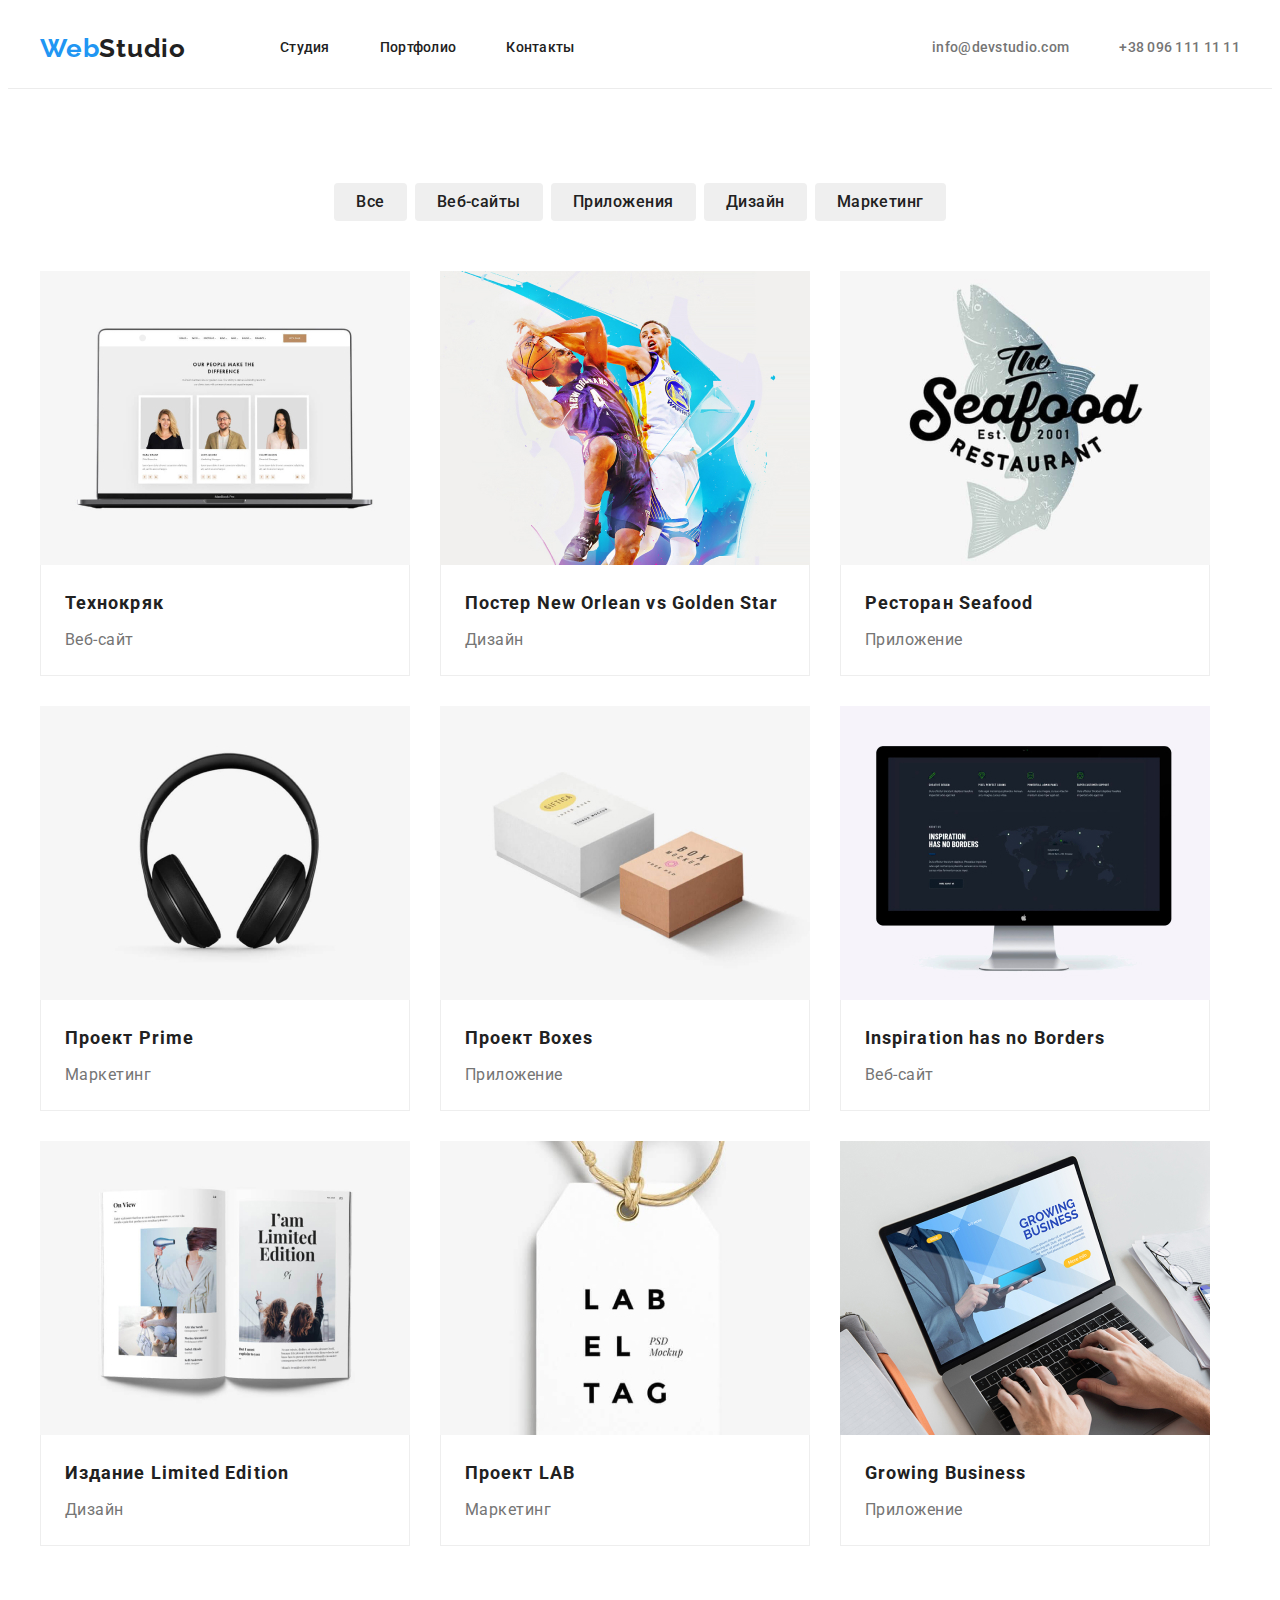
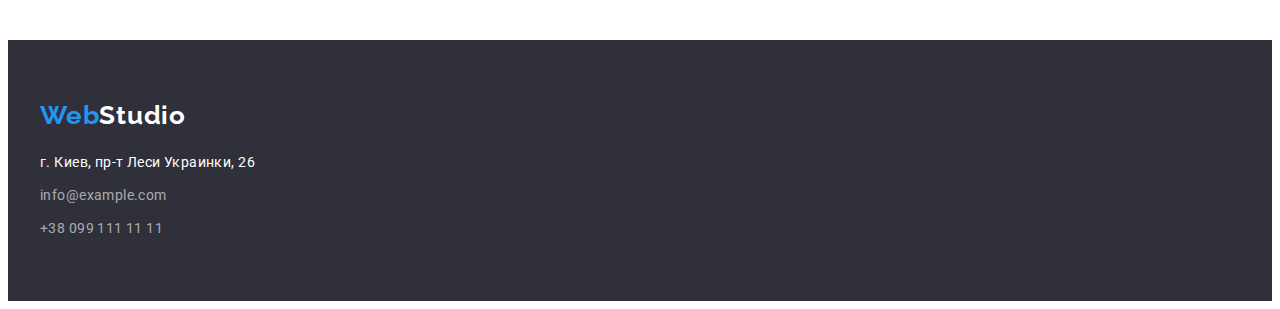
==== portfolio.html @ f3c34f30 "Initial commit" ====
<!DOCTYPE html>
<html lang="ru">
  <head>
    <meta charset="UTF-8" />
    <meta http-equiv="X-UA-Compatible" content="IE=edge" />
    <meta name="viewport" content="width=device-width, initial-scale=1.0" />
    <title>Портфолио</title>
    <link rel="preconnect" href="https://fonts.googleapis.com" />
    <link rel="preconnect" href="https://fonts.gstatic.com" crossorigin />
    <link rel="preconnect" href="https://fonts.googleapis.com" />
    <link rel="preconnect" href="https://fonts.gstatic.com" crossorigin />
    <link
      href="https://fonts.googleapis.com/css2?family=Montserrat:wght@400;700&family=Raleway:wght@700&family=Roboto:wght@400;500;700;900&display=swap"
      rel="stylesheet"
    />
    <link
      rel="stylesheet"
      href="https://cdnjs.cloudflare.com/ajax/libs/modern-normalize/1.1.0/modern-normalize.min.css"
      integrity="sha512-wpPYUAdjBVSE4KJnH1VR1HeZfpl1ub8YT/NKx4PuQ5NmX2tKuGu6U/JRp5y+Y8XG2tV+wKQpNHVUX03MfMFn9Q=="
      crossorigin="anonymous"
      referrerpolicy="no-referrer"
    />
    <link rel="stylesheet" href="./styles/style.css" />
  </head>

  <body>
    <!-- Navigation header -->
    <header class="header-section">
      <div class="conteiner header-conteiner">
        <a href="index.html" class="logo header" lang="en">
          Web<span class="web">Studio</span></a
        >
        <nav>
          <ul class="navigation-list">
            <li class="navigation-item">
              <a class="navigation-item-link" href="./index.html">Студия</a>
            </li>
            <li class="navigation-item">
              <a class="navigation-item-link" href="./portfolio.html"
                >Портфолио</a
              >
            </li>
            <li class="navigation-item">
              <a class="navigation-item-link" href="">Контакты</a>
            </li>
          </ul>
        </nav>

        <ul class="auth-list">
          <li class="auth-item">
            <a class="auth-item-mail" href="mailto:info@devstudio.com"
              >info@devstudio.com</a
            >
          </li>
          <li class="auth-item">
            <a class="auth-item-tel" href="tel:+380961111111"
              >+38 096 111 11 11</a
            >
          </li>
        </ul>
      </div>
    </header>

    <main>
      <!-- filtr projects -->
      <section class="filter-section section">
        <div class="conteiner">
          <h1 class="visually-hidden">Наши Услуги</h1>
          <ul class="filter-list">
            <li class="filter-item">
              <button class="filter-button" type="button">Все</button>
            </li>
            <li class="filter-item">
              <button class="filter-button" type="button">Веб-сайты</button>
            </li>
            <li class="filter-item">
              <button class="filter-button" type="button">Приложения</button>
            </li>
            <li class="filter-item">
              <button class="filter-button" type="button">Дизайн</button>
            </li>
            <li class="filter-item">
              <button class="filter-button" type="button">Маркетинг</button>
            </li>
          </ul>
          <ul class="project-list">
            <li class="project-item">
              <img
                src="./images/projects-jpg/img-1.jpg "
                lang="ru"
                alt="Технокряк"
                width="370"
                height="294"
              />
              <div class="name-card">
                <h2 class="name-project">Технокряк</h2>
                <p class="name-list">Веб-сайт</p>
              </div>
            </li>
            <li class="project-item">
              <img
                src="./images/projects-jpg/img-2.jpg"
                lang="ru"
                alt="Постер"
                width="370"
                height="294"
              />
              <div class="name-card">
                <h2 class="name-project">Постер New Orlean vs Golden Star</h2>
                <p class="name-list">Дизайн</p>
              </div>
            </li>
            <li class="project-item">
              <img
                src="./images/projects-jpg/img-3.jpg"
                lang="ru"
                alt="Ресторан"
                width="370"
                height="294"
              />
              <div class="name-card">
                <h2 class="name-project">Ресторан Seafood</h2>
                <p class="name-list">Приложение</p>
              </div>
            </li>
            <li class="project-item">
              <img
                src="./images/projects-jpg/img-4.jpg"
                lang="ru"
                alt="Проект Прайм"
                width="370"
                height="294"
              />
              <div class="name-card">
                <h2 class="name-project">Проект Prime</h2>
                <p class="name-list">Маркетинг</p>
              </div>
            </li>
            <li class="project-item">
              <img
                src="./images/projects-jpg/img-5.jpg"
                lang="ru"
                alt="Проект коробок"
                width="370"
                height="294"
              />
              <div class="name-card">
                <h2 class="name-project">Проект Boxes</h2>
                <p class="name-list">Приложение</p>
              </div>
            </li>
            <li class="project-item">
              <img
                src="./images/projects-jpg/img-6.jpg"
                lang="ru"
                alt="Возможность во всем мире"
                width="370"
                height="294"
              />
              <div class="name-card">
                <h2 class="name-project">Inspiration has no Borders</h2>
                <p class="name-list">Веб-сайт</p>
              </div>
            </li>
            <li class="project-item">
              <img
                src="./images/projects-jpg/img-7.jpg"
                lang="ru"
                alt="Лимитированое издание книг"
                width="370"
                height="294"
              />
              <div class="name-card">
                <h2 class="name-project">Издание Limited Edition</h2>
                <p class="name-list">Дизайн</p>
              </div>
            </li>
            <li class="project-item">
              <img
                src="./images/projects-jpg/img-8.jpg"
                lang="ru"
                alt="Проект лейб"
                width="370"
                height="294"
              />
              <div class="name-card">
                <h2 class="name-project">Проект LAB</h2>
                <p class="name-list">Маркетинг</p>
              </div>
            </li>
            <li class="project-item">
              <img
                src="./images/projects-jpg/img-9.jpg"
                lang="ru"
                alt="Растущий Бизнес"
                width="370"
                height="294"
              />
              <div class="name-card">
                <h2 class="name-project">Growing Business</h2>
                <p class="name-list">Приложение</p>
              </div>
            </li>
          </ul>
        </div>
      </section>
    </main>
    <!-- Подвал сайта -->
    <footer class="footer-site">
      <div class="conteiner">
        <a href="index.html" class="logo footer" lang="en">
          Web<span class="web-footer">Studio</span></a
        >
        <address class="address-footer">
          <p class="addres-text">г. Киев, пр-т Леси Украинки, 26</p>

          <ul class="footer-list list">
            <li class="footer-link">
              <a class="footer-item" href="mailto:info@example.com"
                >info@example.com</a
              >
            </li>
            <li class="footer-link">
              <a class="footer-item" href="tel:+380991111111"
                >+38 099 111 11 11</a
              >
            </li>
          </ul>
        </address>
      </div>
    </footer>
  </body>
</html>
---- styles/style.css ----
/*#region SITE SETINGS*/
:root {
    --main-font: 'Roboto', 'Raleway', 'Sans-serif';
    --main-color: #212121;
    --second-color: #757575;
    --selectoin-color: #2196F3;
    --button-color-hover-focus: #188CE8;
    --footer-color: #2F303A;
}

body {
    color: #212121;
    font-size: 14px;
    font-family: 'Roboto';
}

.visually-hidden {
    position: absolute;
    width: 1px;
    height: 1px;
    margin: -1px;
    border: 0;
    padding: 0;
    white-space: nowrap;
    clip-path: inset(100%);
    clip: rect(0 0 0 0);
    overflow: hidden;
}

.conteiner {
    /* outline: 1px solid red; */
    width: 1200px;
    padding-left: 15px;
    padding-right: 15px;
    margin-left: auto;
    margin-right: auto;
}

.section {
    padding-top: 94px;
    padding-bottom: 94px;
}


h1,
h2,
h3,
h4,
h5,
h6,
p {
    margin: 0;
}

ul,
ol {
    list-style: none;
    margin: 0;
    padding: 0;
}

img {
    display: block;
}

/*#endregion SITE SETINGS*/

/*#region HEADER SECTION*/
.header-section {
    border-bottom: 1px solid #ECECEC;
}


.logo {
    color: var(--selectoin-color);
    text-decoration: none;
    font-family: 'Raleway';
    font-weight: 700;
    font-size: 26px;
    line-height: 1.19;
    letter-spacing: 0.03em;
}

.header-conteiner {
    display: flex;
    align-items: center;
}

.logo {
    margin-right: 94px;
}

.web {
    color: #212121;
}

.navigation-list {
    display: flex;
    align-items: center;
}

/* .navigation-item {
    margin-right: 50px;
} */
.navigation-list .navigation-item+.navigation-item {
    margin-left: 50px;
}

/* .navigation-item:last-child {
    margin-right: 0;
} */

.navigation-item-link {
    display: block;
    padding-top: 32px;
    padding-bottom: 32px;
}

.navigation-item-link {
    color: #212121;
    font-family: var(--main-font);
    font-weight: 500;
    line-height: 1.14;
    letter-spacing: 0.02em;
    text-decoration: none;
}

.navigation-item-link:hover,
.navigation-item-link:focus,
.navigation-item-link:active,
.auth-item-mail:hover,
.auth-item-mail:focus,
.auth-item-tel:focus,
.auth-item-tel:hover {
    color: var(--selectoin-color);
}

.navigation-item:active {
    color: aqua;
}


.auth-list {
    display: flex;
    margin-left: auto;
}

.auth-list .auth-item+.auth-item {
    margin-left: 50px;
}

/* .auth-list .
/* .auth-item-mail {
    margin-right: 50px;
} */

.auth-item-tel,
.auth-item-mail {
    display: block;
    padding-top: 32px;
    padding-bottom: 32px;
}

.auth-item-tel,
.auth-item-mail {
    color: #757575;
    font-weight: 500;
    line-height: 1.14;
    letter-spacing: 0.02em;
    text-decoration: none;
}

/*#endregion HEADER*/

/*#region HERO SECTION*/
.hero-section {
    background-color: #2F303A;
    text-align: center;
    padding-top: 200px;
    padding-bottom: 200px;

}

.hero-title {
    color: #FFFFFF;
    font-weight: 900;
    font-size: 44px;
    line-height: 1.36;
    text-align: center;
    letter-spacing: 0.06em;
    text-transform: uppercase;
    width: 696px;
    margin-right: auto;
    margin-left: auto;
    margin-bottom: 30px;
}

.hero-btn {
    font-family: inherit;
    color: #FFFFFF;
    font-weight: 700;
    font-size: 16px;
    line-height: 1.87;
    letter-spacing: 0.06em;
    background-color: var(--selectoin-color);
    box-shadow: 0px 4px 4px rgba(0, 0, 0, 0.15);
    border-radius: 4px;
    cursor: pointer;
    border: none;
    min-width: 200px;
    padding: 10px 32px;
}

.hero-btn:hover,
.hero-btn:focus {
    background-color: var(--button-color-hover-focus);
}

/*#endregion HERO SECTION*/

/*#region SPECIFICS SECTION*/
.specifics-section {
    padding-bottom: 0;
}

.specifics-list {
    display: flex;
}

.specifics-item {
    margin-right: 30px;
    width: 270px;
}

.specifics-item:last-child {
    margin-right: 0;
}

.specifics-title {
    font-size: 14px;
    font-weight: 700;
    line-height: 1.14;
    letter-spacing: 0.03em;
    text-transform: uppercase;
    margin-bottom: 10px;
}

.specificts-text {
    color: #757575;
    line-height: 1.71;
    letter-spacing: 0.03em;
}

/*#endregion SPECIFICS SECTION*/

/*#region DEVELOPMENT SECTION*/
.devefelopment-title {
    font-weight: 700;
    font-size: 36px;
    line-height: 1.16;
    text-align: center;
    letter-spacing: 0.03em;
    margin-bottom: 50px;
}


.development-list {
    display: flex;

}

.development-item {
    margin-right: 30px;
}

.development-item:last-child {
    margin-right: 0;
}

/*#endregion DEVELOPMENT SECTION*/

/*#region TEAM SECTION*/
.team-section {
    background-color: #F5F4FA;
}

.team-title {
    font-weight: 700;
    font-size: 36px;
    line-height: 1.16;
    text-align: center;
    letter-spacing: 0.03em;
    color: #212121;
    margin-bottom: 50px;
}

.team-list {
    display: flex;
}

.team-item {
    margin-right: 30px;
}

.team-item:last-child {
    margin-right: 0;
}

.team-name {
    padding-top: 30px;
    padding-bottom: 30px;
}


.team {
    font-weight: 500;
    font-size: 16px;
    line-height: 1.18;
    text-align: center;
    letter-spacing: 0.03em;
    margin-bottom: 10px;

}

.team-item {
    background: #FFFFFF;
    box-shadow: 0px 1px 3px rgba(0, 0, 0, 0.12),
        0px 1px 1px rgba(0, 0, 0, 0.14),
        0px 2px 1px rgba(0, 0, 0, 0.2);
    border-radius: 0px 0px 4px 4px;
}

.team-position {
    font-size: 16px;
    line-height: 1.18;
    text-align: center;
    letter-spacing: 0.03em;
    color: #757575;

}

/*#endregion TEAM*/

/*#region FOOTER SITE SECTION*/
.footer-site {
    background-color: #2F303A;
}

.logo-footer {
    margin-right: 0;
}

.web-footer {
    color: #FFFFFF;
}

.address-footer {
    font-style: normal;
    line-height: 1.71;
    letter-spacing: 0.03em;
    color: #FFFFFF;
}


.footer-item {
    line-height: 1.71;
    letter-spacing: 0.03em;
    color: rgba(255, 255, 255, 0.6);
    text-decoration: none;
}

.footer-item:hover,
.footer-item:focus {
    color: #2196F3;
}

.footer-site {
    padding-top: 60px;
    padding-bottom: 60px;

}

.footer {
    display: block;
    margin-bottom: 20px;
    margin-right: 0;
}

.addres-text {
    margin-bottom: 9px;
}

.footer-link:not(:last-child) {
    margin-bottom: 9px;
}

/*#endregion FOOTER SITE*/

/*#region FILTR-portfolio.html SECTION*/
.filter-button {
    font-family: inherit;
    font-weight: 500;
    font-size: 16px;
    line-height: 1.62;
    text-align: center;
    letter-spacing: 0.03em;
    color: #212121;
    cursor: pointer;
    border: none;
    padding: 6px 22px;
    border-radius: 4px;
}

.filter-list {
    display: flex;
    justify-content: center;
    margin-bottom: 50px;
}

.filter-item {
    margin-right: 8px;
}

.filter-item:last-child {
    margin-right: 0;
}

.filter-button:hover,
.filter-button:focus {
    color: #FFFFFF;
    background: #2196F3;
    box-shadow: 0px 3px 1px rgba(0, 0, 0, 0.1),
        0px 1px 2px rgba(0, 0, 0, 0.08),
        0px 2px 2px rgba(0, 0, 0, 0.12);
    /* border-radius: 4px; */
}

.project-list {
    display: flex;
    flex-wrap: wrap;
}

.project-item {
    margin-right: 30px;
    margin-bottom: 30px;
}

.project-item:nth-child(3n) {
    margin-right: 0;
}

.project-item:nth-child(n + 7) {
    margin-bottom: 0;
}


.name-project {
    font-weight: 700;
    font-size: 18px;
    line-height: 2;
    letter-spacing: 0.06em;
    color: #212121;
    margin-bottom: 4px;
}

.name-list {
    font-size: 16px;
    line-height: 1.88;
    letter-spacing: 0.03em;
    color: #757575;
}

.name-card {
    border-bottom-width: 1px;
    border-bottom-style: solid;
    border-bottom-color: #eeeeee;
    border-right-width: 1px;
    border-right-style: solid;
    border-right-color: #eeeeee;
    border-left-width: 1px;
    border-left-style: solid;
    border-left-color: #eeeeee;
    padding: 20px 24px;
}

/*#endregion FILTR-portfolio.html*/
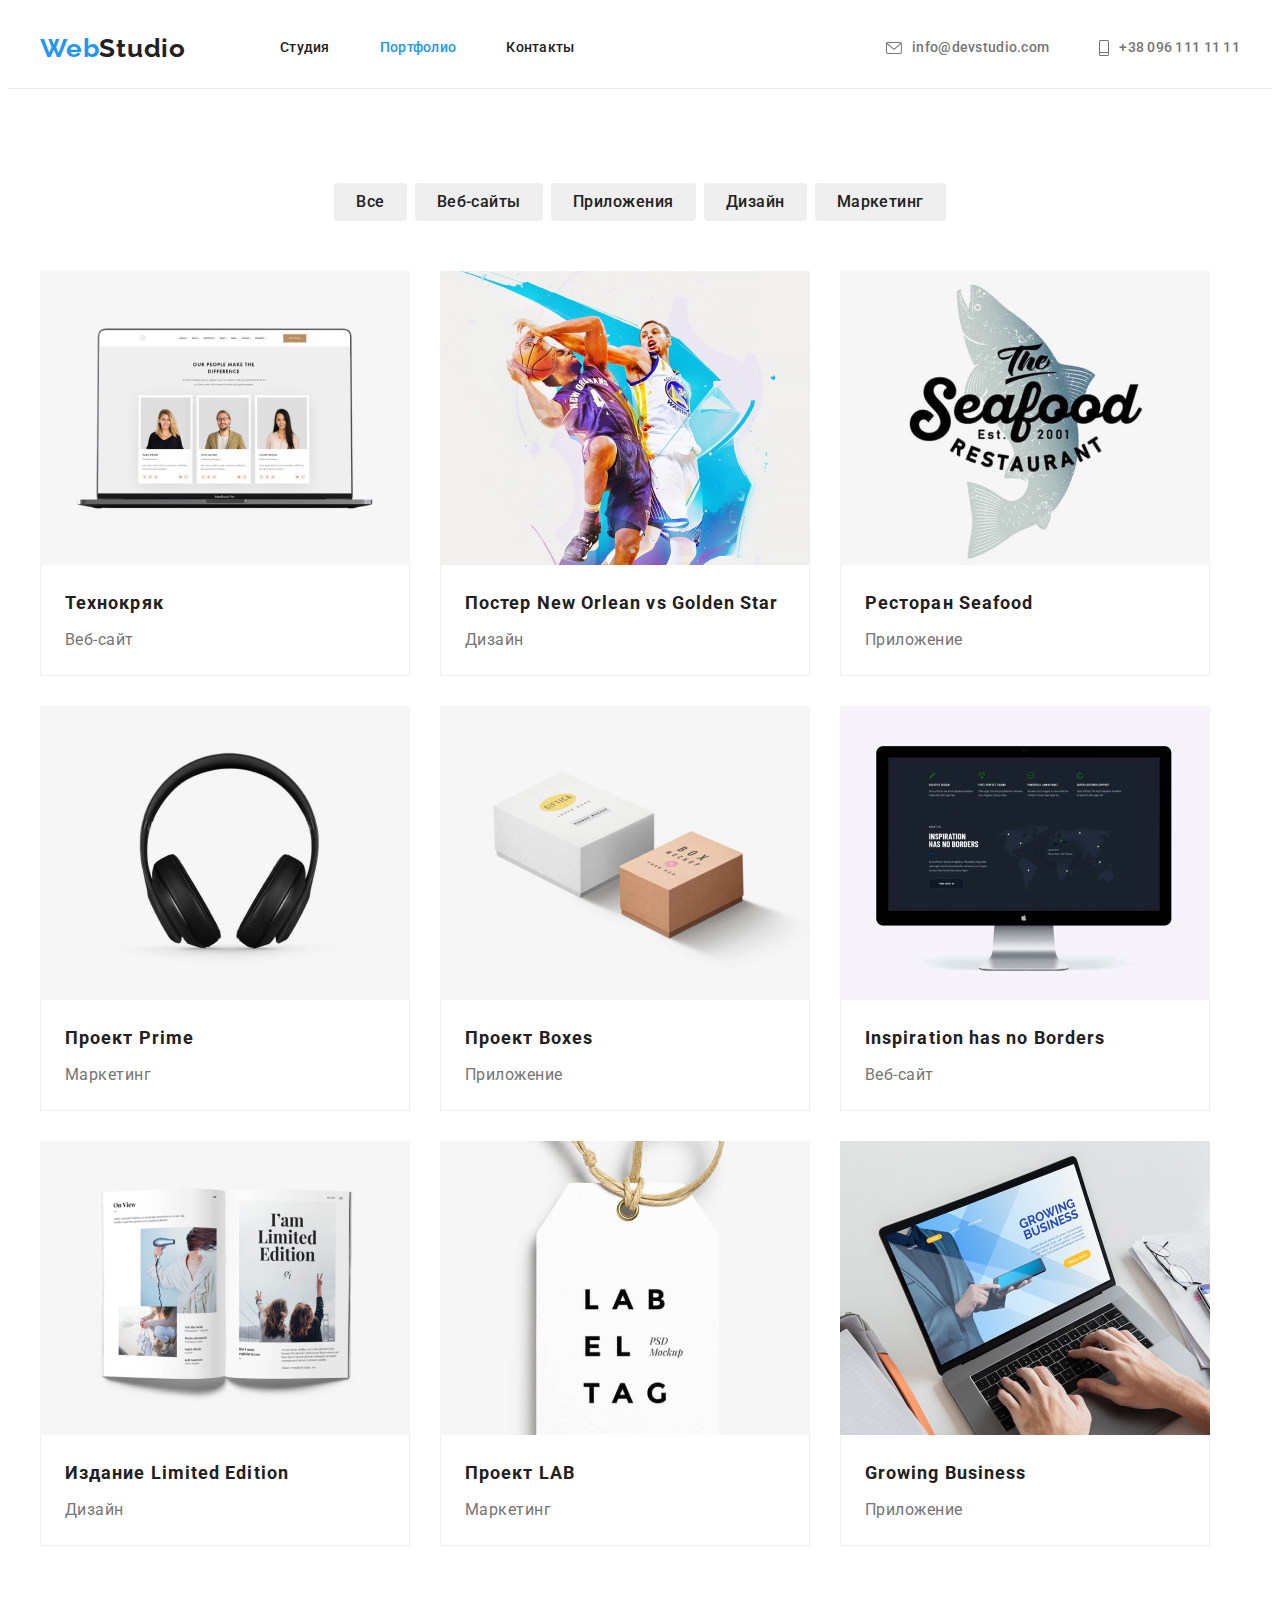
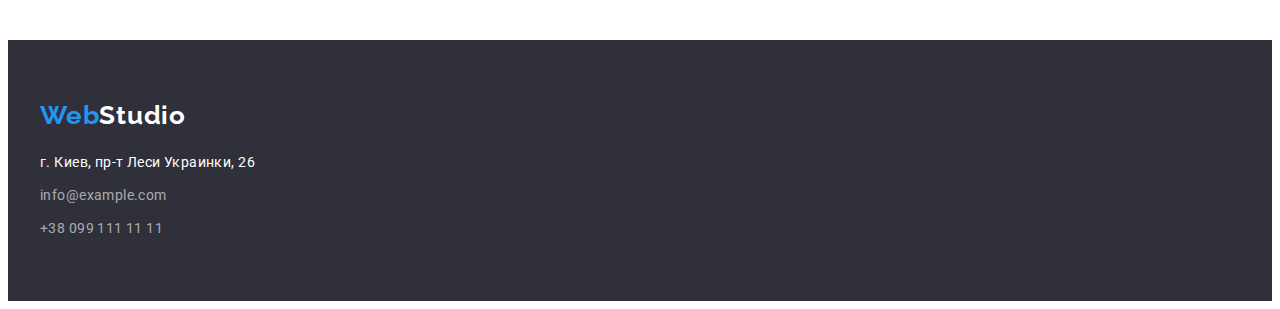
==== commit 6b17ef29: "правки" ====
--- a/portfolio.html
+++ b/portfolio.html
@@ -36,7 +36,7 @@
               <a class="navigation-item-link" href="./index.html">Студия</a>
             </li>
             <li class="navigation-item">
-              <a class="navigation-item-link" href="./portfolio.html"
+              <a class="navigation-item-link portfolio" href="./portfolio.html"
                 >Портфолио</a
               >
             </li>
@@ -48,14 +48,20 @@
 
         <ul class="auth-list">
           <li class="auth-item">
-            <a class="auth-item-mail" href="mailto:info@devstudio.com"
-              >info@devstudio.com</a
-            >
+            <a class="auth-item-mail" href="mailto:info@devstudio.com">
+              <svg class="auth-item-mail-icon" width="16" height="12">
+                <use href="./images/sprite.svg#icon-envelope"></use>
+              </svg>
+              info@devstudio.com
+            </a>
           </li>
           <li class="auth-item">
-            <a class="auth-item-tel" href="tel:+380961111111"
-              >+38 096 111 11 11</a
-            >
+            <a class="auth-item-tel" href="tel:+380961111111">
+              <svg class="auth-item-tel-icon" width="10" height="16">
+                <use href="./images/sprite.svg#icon-Vector"></use>
+              </svg>
+              +38 096 111 11 11
+            </a>
           </li>
         </ul>
       </div>
--- a/styles/style.css
+++ b/styles/style.css
@@ -5,7 +5,7 @@
     --second-color: #757575;
     --selectoin-color: #2196F3;
     --button-color-hover-focus: #188CE8;
-    --footer-color: #2F303A;
+    --footer-heder-color: #2F303A;
 }
 
 body {
@@ -70,9 +70,9 @@
     border-bottom: 1px solid #ECECEC;
 }
 
-
 .logo {
     color: var(--selectoin-color);
+
     text-decoration: none;
     font-family: 'Raleway';
     font-weight: 700;
@@ -118,11 +118,20 @@
 
 .navigation-item-link {
     color: #212121;
+
     font-family: var(--main-font);
     font-weight: 500;
     line-height: 1.14;
     letter-spacing: 0.02em;
     text-decoration: none;
+}
+
+.studia {
+    color: #2196F3;
+}
+
+.portfolio {
+    color: #2196F3;
 }
 
 .navigation-item-link:hover,
@@ -135,6 +144,10 @@
     color: var(--selectoin-color);
 }
 
+.auth-item-mail:hover:focus.auth-item-mail-icon {
+    color: var(--selectoin-color);
+}
+
 .navigation-item:active {
     color: aqua;
 }
@@ -157,6 +170,7 @@
 .auth-item-tel,
 .auth-item-mail {
     display: block;
+
     padding-top: 32px;
     padding-bottom: 32px;
 }
@@ -164,31 +178,57 @@
 .auth-item-tel,
 .auth-item-mail {
     color: #757575;
+
     font-weight: 500;
     line-height: 1.14;
     letter-spacing: 0.02em;
     text-decoration: none;
 }
 
+.auth-item-mail,
+.auth-item-tel {
+    display: flex;
+    align-items: center;
+}
+
+.auth-item-mail-icon,
+.auth-item-tel-icon {
+    margin-right: 10px;
+    fill: currentColor;
+}
+
 /*#endregion HEADER*/
 
 /*#region HERO SECTION*/
 .hero-section {
-    background-color: #2F303A;
-    text-align: center;
+    background: var(--footer-heder-color);
+    background: linear-gradient(rgba(47, 48, 58, 0.4),
+            rgba(47, 48, 58, 0.4)), url(../images/Img.jpg);
+
+    text-align: center;
+    min-width: 1600px;
     padding-top: 200px;
     padding-bottom: 200px;
+    margin-right: auto;
+    margin-left: auto;
+
+    background-repeat: no-repeat;
+    background-position: center;
+    background-size: cover;
+
 
 }
 
 .hero-title {
     color: #FFFFFF;
+
     font-weight: 900;
     font-size: 44px;
     line-height: 1.36;
     text-align: center;
     letter-spacing: 0.06em;
     text-transform: uppercase;
+
     width: 696px;
     margin-right: auto;
     margin-left: auto;
@@ -197,7 +237,9 @@
 
 .hero-btn {
     font-family: inherit;
+
     color: #FFFFFF;
+
     font-weight: 700;
     font-size: 16px;
     line-height: 1.87;
@@ -205,8 +247,10 @@
     background-color: var(--selectoin-color);
     box-shadow: 0px 4px 4px rgba(0, 0, 0, 0.15);
     border-radius: 4px;
+
     cursor: pointer;
     border: none;
+
     min-width: 200px;
     padding: 10px 32px;
 }
@@ -234,6 +278,20 @@
 
 .specifics-item:last-child {
     margin-right: 0;
+}
+
+.specifics-pictures {
+    display: flex;
+    justify-content: center;
+    align-items: center;
+    width: 270px;
+    height: 120px;
+    left: 215px;
+    top: 774px;
+    background: #F5F4FA;
+    border-radius: 4px;
+    margin-bottom: 30px;
+
 }
 
 .specifics-title {
@@ -247,6 +305,7 @@
 
 .specificts-text {
     color: #757575;
+
     line-height: 1.71;
     letter-spacing: 0.03em;
 }
@@ -260,6 +319,7 @@
     line-height: 1.16;
     text-align: center;
     letter-spacing: 0.03em;
+
     margin-bottom: 50px;
 }
 
@@ -269,13 +329,13 @@
 
 }
 
-.development-item {
+.development-item:not(:last-child) {
     margin-right: 30px;
 }
 
-.development-item:last-child {
-    margin-right: 0;
-}
+/* .development-item:last-child {
+    margin-right: 0;
+} */
 
 /*#endregion DEVELOPMENT SECTION*/
 
@@ -285,26 +345,29 @@
 }
 
 .team-title {
+    color: #212121;
+
     font-weight: 700;
     font-size: 36px;
     line-height: 1.16;
     text-align: center;
     letter-spacing: 0.03em;
-    color: #212121;
+
     margin-bottom: 50px;
+
 }
 
 .team-list {
     display: flex;
 }
 
-.team-item {
+.team-item:not(:last-child) {
     margin-right: 30px;
 }
 
-.team-item:last-child {
-    margin-right: 0;
-}
+/* .team-item:last-child {
+    margin-right: 0;
+} */
 
 .team-name {
     padding-top: 30px;
@@ -318,8 +381,8 @@
     line-height: 1.18;
     text-align: center;
     letter-spacing: 0.03em;
+
     margin-bottom: 10px;
-
 }
 
 .team-item {
@@ -331,15 +394,50 @@
 }
 
 .team-position {
+    color: #757575;
+
     font-size: 16px;
     line-height: 1.18;
     text-align: center;
     letter-spacing: 0.03em;
-    color: #757575;
-
-}
+}
+
 
 /*#endregion TEAM*/
+
+/*#region REGULAR CUSTOMERS*/
+
+.client-title {
+    font-style: normal;
+    font-weight: 700;
+    font-size: 36px;
+    line-height: 1.16;
+    text-align: center;
+    letter-spacing: 0.03em;
+    margin-bottom: 50px;
+}
+
+.client-list {
+    display: flex;
+}
+
+.client-logo {
+    width: 170px;
+    height: 92px;
+    border: 1px solid #AFB1B8;
+    border-radius: 4px;
+
+}
+
+.client-logo:not(:last-child) {
+    margin-right: 30px;
+}
+
+
+
+
+
+/*#endregion*/
 
 /*#region FOOTER SITE SECTION*/
 .footer-site {
@@ -377,11 +475,11 @@
 .footer-site {
     padding-top: 60px;
     padding-bottom: 60px;
-
 }
 
 .footer {
     display: block;
+
     margin-bottom: 20px;
     margin-right: 0;
 }
@@ -397,23 +495,28 @@
 /*#endregion FOOTER SITE*/
 
 /*#region FILTR-portfolio.html SECTION*/
+
 .filter-button {
+    color: #212121;
+
     font-family: inherit;
     font-weight: 500;
     font-size: 16px;
     line-height: 1.62;
     text-align: center;
     letter-spacing: 0.03em;
-    color: #212121;
+
     cursor: pointer;
     border: none;
+    border-radius: 4px;
+
     padding: 6px 22px;
-    border-radius: 4px;
 }
 
 .filter-list {
     display: flex;
     justify-content: center;
+
     margin-bottom: 50px;
 }
 
@@ -429,6 +532,7 @@
 .filter-button:focus {
     color: #FFFFFF;
     background: #2196F3;
+
     box-shadow: 0px 3px 1px rgba(0, 0, 0, 0.1),
         0px 1px 2px rgba(0, 0, 0, 0.08),
         0px 2px 2px rgba(0, 0, 0, 0.12);
@@ -453,21 +557,36 @@
     margin-bottom: 0;
 }
 
+.project-item:hover,
+.project-item:focus {
+    box-shadow: 0px 1px 1px rgba(0, 0, 0, 0.12),
+        0px 4px 4px rgba(0, 0, 0, 0.06),
+        1px 4px 6px rgba(0, 0, 0, 0.16)
+}
+
+.project-item {
+    cursor: pointer;
+}
+
 
 .name-project {
+    color: #212121;
+
     font-weight: 700;
     font-size: 18px;
     line-height: 2;
     letter-spacing: 0.06em;
-    color: #212121;
+
     margin-bottom: 4px;
 }
 
 .name-list {
+    color: #757575;
+
     font-size: 16px;
     line-height: 1.88;
     letter-spacing: 0.03em;
-    color: #757575;
+
 }
 
 .name-card {
@@ -480,6 +599,7 @@
     border-left-width: 1px;
     border-left-style: solid;
     border-left-color: #eeeeee;
+
     padding: 20px 24px;
 }
 
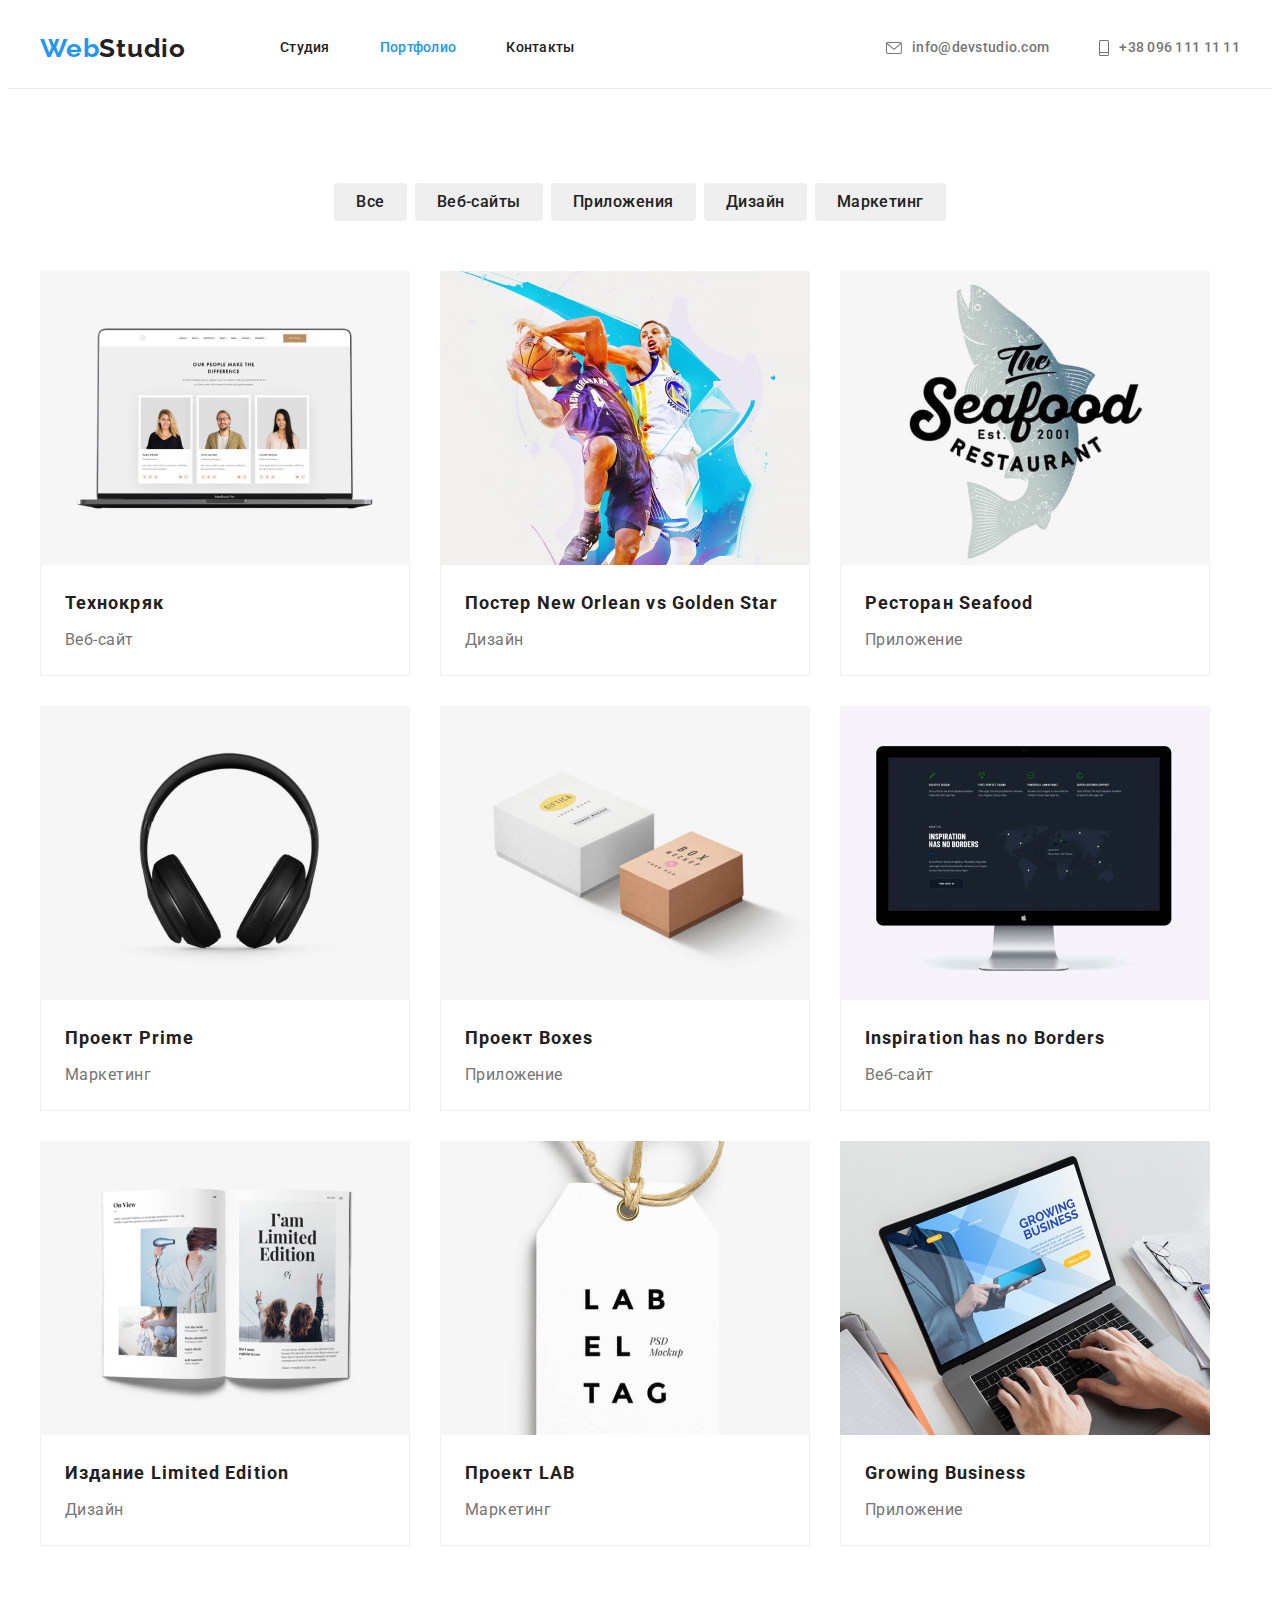
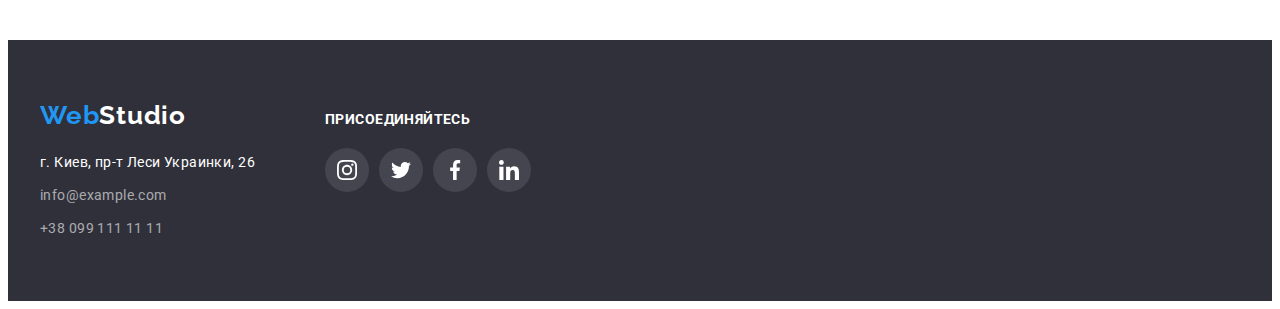
==== commit 2cb03c60: "доделал ДЗ-4" ====
--- a/portfolio.html
+++ b/portfolio.html
@@ -213,26 +213,60 @@
     </main>
     <!-- Подвал сайта -->
     <footer class="footer-site">
-      <div class="conteiner">
-        <a href="index.html" class="logo footer" lang="en">
-          Web<span class="web-footer">Studio</span></a
-        >
-        <address class="address-footer">
-          <p class="addres-text">г. Киев, пр-т Леси Украинки, 26</p>
-
-          <ul class="footer-list list">
-            <li class="footer-link">
-              <a class="footer-item" href="mailto:info@example.com"
-                >info@example.com</a
-              >
-            </li>
-            <li class="footer-link">
-              <a class="footer-item" href="tel:+380991111111"
-                >+38 099 111 11 11</a
-              >
-            </li>
-          </ul>
-        </address>
+      <div class="conteiner footer-section">
+        <div class="footer-left">
+          <a href="index.html" class="logo footer" lang="en">
+            Web<span class="web-footer">Studio</span></a
+          >
+          <address class="address-footer">
+            <p class="addres-text">г. Киев, пр-т Леси Украинки, 26</p>
+            <ul class="footer-list">
+              <li class="footer-link">
+                <a class="footer-item" href="mailto:info@example.com"
+                  >info@example.com</a
+                >
+              </li>
+              <li class="footer-link">
+                <a class="footer-item" href="tel:+380991111111"
+                  >+38 099 111 11 11</a
+                >
+              </li>
+            </ul>
+          </address>
+        </div>
+        <div class="footer-messenger">
+          <h2 class="footer-join">Присоединяйтесь</h2>
+          <ul class="footer-social-list">
+            <li class="footer-social-item">
+              <a class="footer-icon-link" href="">
+                <svg class="footer-link-social" width="20" height="20">
+                  <use href="./images/sprite.svg#icon-instagram"></use>
+                </svg>
+              </a>
+            </li>
+            <li class="footer-social-item">
+              <a class="footer-icon-link" href="">
+                <svg class="footer-link-social" width="20" height="20">
+                  <use href="./images/sprite.svg#icon-twitter"></use>
+                </svg>
+              </a>
+            </li>
+            <li class="footer-social-item">
+              <a class="footer-icon-link" href="">
+                <svg class="footer-link-social" width="20" height="20">
+                  <use href="./images/sprite.svg#icon-facebook"></use>
+                </svg>
+              </a>
+            </li>
+            <li class="footer-social-item">
+              <a class="footer-icon-link" href="">
+                <svg class="footer-link-social" width="20" height="20">
+                  <use href="./images/sprite.svg#icon-linkedin"></use>
+                </svg>
+              </a>
+            </li>
+          </ul>
+        </div>
       </div>
     </footer>
   </body>
--- a/styles/style.css
+++ b/styles/style.css
@@ -99,16 +99,9 @@
     align-items: center;
 }
 
-/* .navigation-item {
-    margin-right: 50px;
-} */
 .navigation-list .navigation-item+.navigation-item {
     margin-left: 50px;
 }
-
-/* .navigation-item:last-child {
-    margin-right: 0;
-} */
 
 .navigation-item-link {
     display: block;
@@ -206,12 +199,10 @@
             rgba(47, 48, 58, 0.4)), url(../images/Img.jpg);
 
     text-align: center;
-    min-width: 1600px;
     padding-top: 200px;
     padding-bottom: 200px;
     margin-right: auto;
     margin-left: auto;
-
     background-repeat: no-repeat;
     background-position: center;
     background-size: cover;
@@ -280,7 +271,34 @@
     margin-right: 0;
 }
 
-.specifics-pictures {
+/* раздел с особеностями */
+.specifics-item::before {
+    display: block;
+    content: "";
+    height: 120px;
+    margin-bottom: 30px;
+    background-color: #F5F4FA;
+    background-repeat: no-repeat;
+    background-position: center;
+}
+
+.icon-antena::before {
+    background-image: url(../images/icons/antenna.svg);
+}
+
+.icon-clock::before {
+    background-image: url(../images/icons/clock.svg);
+}
+
+.icon-diagrama::before {
+    background-image: url(../images/icons/diagram.svg);
+}
+
+.icon-astronaut::before {
+    background-image: url(../images/icons/astronaut.svg);
+}
+
+/* .specifics-pictures {
     display: flex;
     justify-content: center;
     align-items: center;
@@ -292,7 +310,9 @@
     border-radius: 4px;
     margin-bottom: 30px;
 
-}
+} */
+
+
 
 .specifics-title {
     font-size: 14px;
@@ -365,26 +385,6 @@
     margin-right: 30px;
 }
 
-/* .team-item:last-child {
-    margin-right: 0;
-} */
-
-.team-name {
-    padding-top: 30px;
-    padding-bottom: 30px;
-}
-
-
-.team {
-    font-weight: 500;
-    font-size: 16px;
-    line-height: 1.18;
-    text-align: center;
-    letter-spacing: 0.03em;
-
-    margin-bottom: 10px;
-}
-
 .team-item {
     background: #FFFFFF;
     box-shadow: 0px 1px 3px rgba(0, 0, 0, 0.12),
@@ -393,14 +393,67 @@
     border-radius: 0px 0px 4px 4px;
 }
 
-.team-position {
-    color: #757575;
-
+.team-name {
+    padding-top: 30px;
+    padding-bottom: 30px;
+}
+
+.team {
+    font-weight: 500;
     font-size: 16px;
     line-height: 1.18;
     text-align: center;
     letter-spacing: 0.03em;
-}
+
+    margin-bottom: 10px;
+}
+
+
+.team-position {
+    color: #757575;
+
+    font-size: 16px;
+    line-height: 1.18;
+    text-align: center;
+    letter-spacing: 0.03em;
+    margin-bottom: 16px;
+}
+
+.team-icon-list {
+    display: flex;
+    justify-content: center;
+}
+
+.team-icon-item {
+    width: 44px;
+    height: 44px;
+    margin-right: 10px;
+    display: flex;
+    justify-content: center;
+    align-items: center;
+}
+
+.team-icon-link {
+    width: 100%;
+    height: 100%;
+    display: flex;
+    justify-content: center;
+    align-items: center;
+    border-radius: 50%;
+    fill: #AFB1B8;
+}
+
+
+.team-icon-item:hover .team-icon-link {
+    background-color: #2196F3;
+    fill: #FFFFFF;
+}
+
+.team-icon-link:focus {
+    background-color: #2196F3;
+    fill: #FFFFFF;
+}
+
 
 
 /*#endregion TEAM*/
@@ -421,17 +474,27 @@
     display: flex;
 }
 
-.client-logo {
+.client-logo:not(:last-child) {
+    margin-right: 30px;
+}
+
+.link-client {
     width: 170px;
     height: 92px;
+    display: flex;
+    justify-content: center;
+    align-items: center;
+    fill: #AFB1B8;
     border: 1px solid #AFB1B8;
     border-radius: 4px;
-
-}
-
-.client-logo:not(:last-child) {
-    margin-right: 30px;
-}
+}
+
+.link-client:hover,
+.link-client:focus {
+    border: 1px solid #2196F3;
+    fill: #188CE8;
+}
+
 
 
 
@@ -442,6 +505,17 @@
 /*#region FOOTER SITE SECTION*/
 .footer-site {
     background-color: #2F303A;
+
+}
+
+.footer-section {
+    display: flex;
+    align-items: baseline;
+}
+
+.footer-left {
+    margin-right: 70px;
+
 }
 
 .logo-footer {
@@ -457,6 +531,7 @@
     line-height: 1.71;
     letter-spacing: 0.03em;
     color: #FFFFFF;
+
 }
 
 
@@ -490,6 +565,46 @@
 
 .footer-link:not(:last-child) {
     margin-bottom: 9px;
+}
+
+.footer-join {
+    font-family: 'Roboto';
+    font-style: normal;
+    font-weight: 700;
+    font-size: 14px;
+    line-height: 1.14;
+    letter-spacing: 0.03em;
+    text-transform: uppercase;
+
+    color: #FFFFFF;
+    margin-bottom: 20px;
+}
+
+.footer-social-list {
+    display: flex;
+}
+
+.footer-social-item {
+    width: 44px;
+    height: 44px;
+    border-radius: 50%;
+    margin-right: 10px;
+    background-color: rgba(255, 255, 255, 0.1);
+}
+
+.footer-icon-link {
+    width: 100%;
+    height: 100%;
+    display: flex;
+    justify-content: center;
+    align-items: center;
+    fill: #FFFFFF;
+    border-radius: 50%;
+}
+
+.footer-icon-link:hover,
+.footer-icon-link:focus {
+    background-color: var(--selectoin-color);
 }
 
 /*#endregion FOOTER SITE*/
